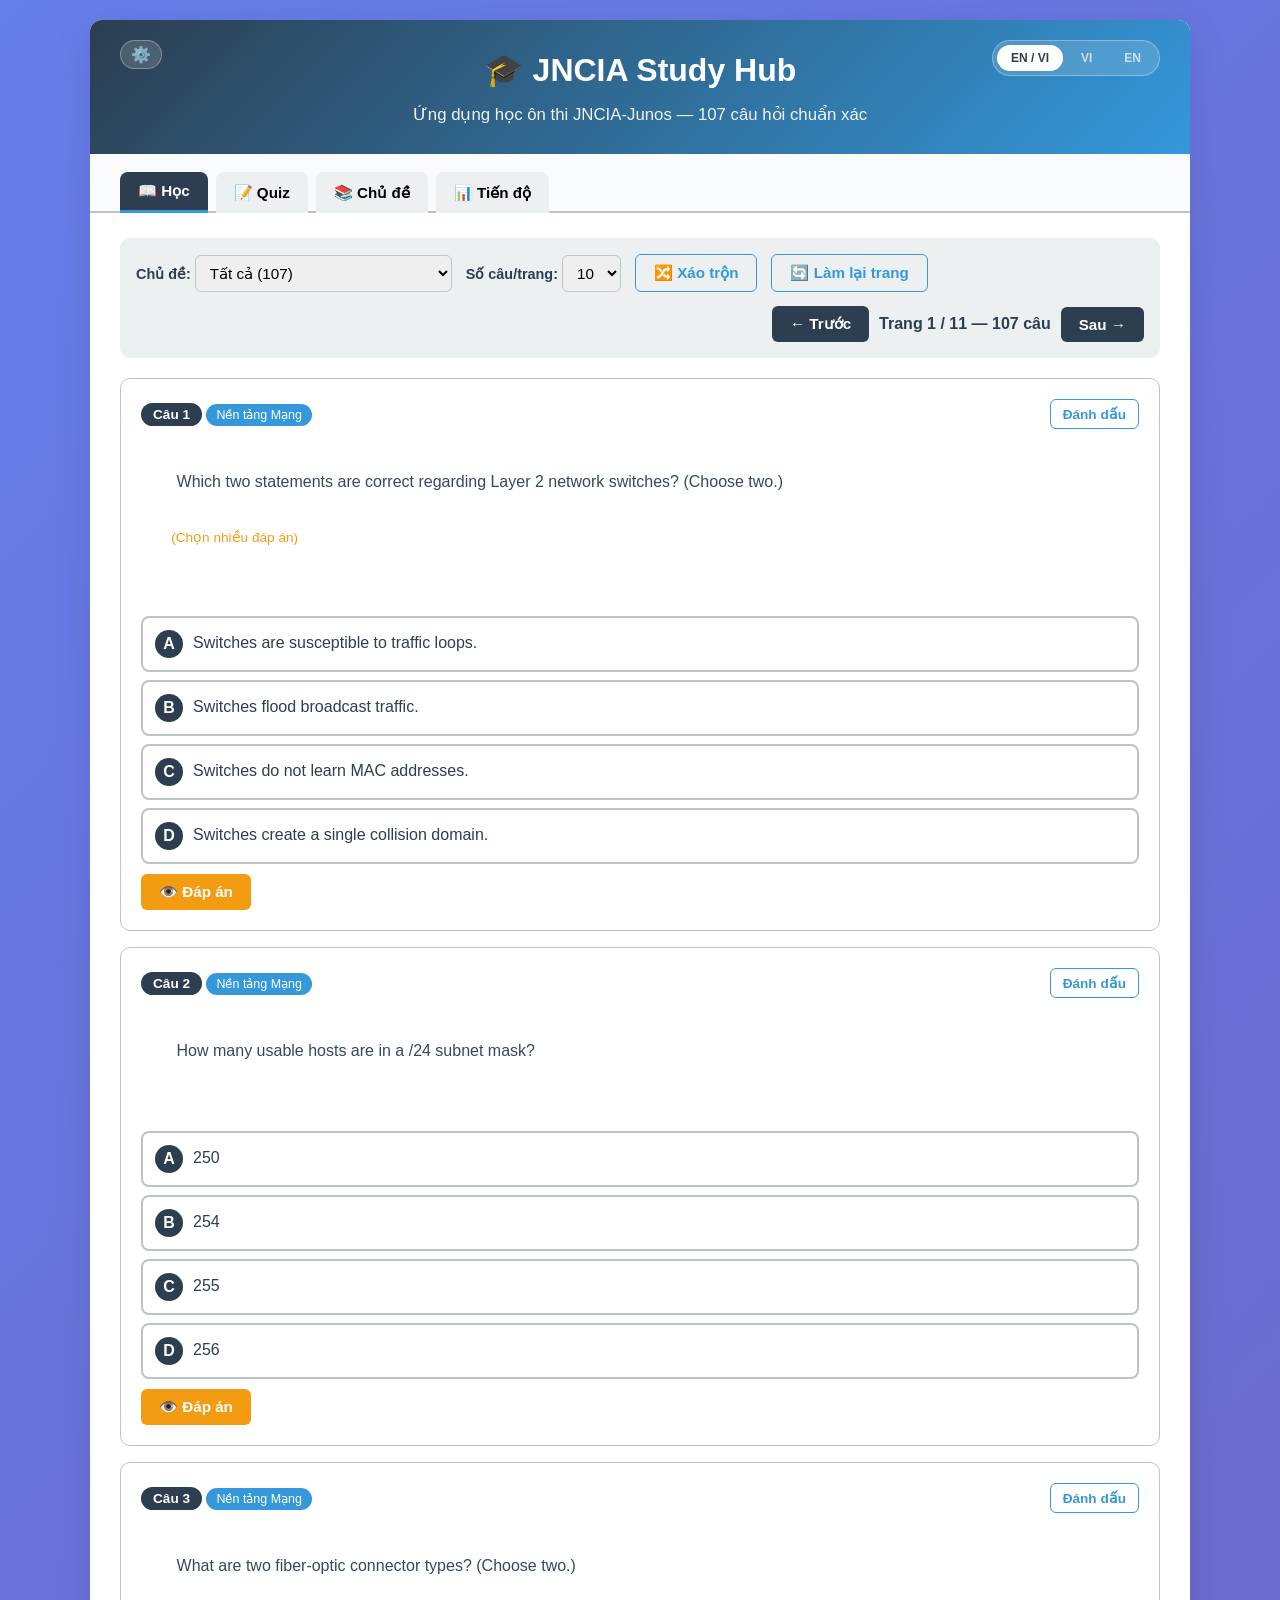
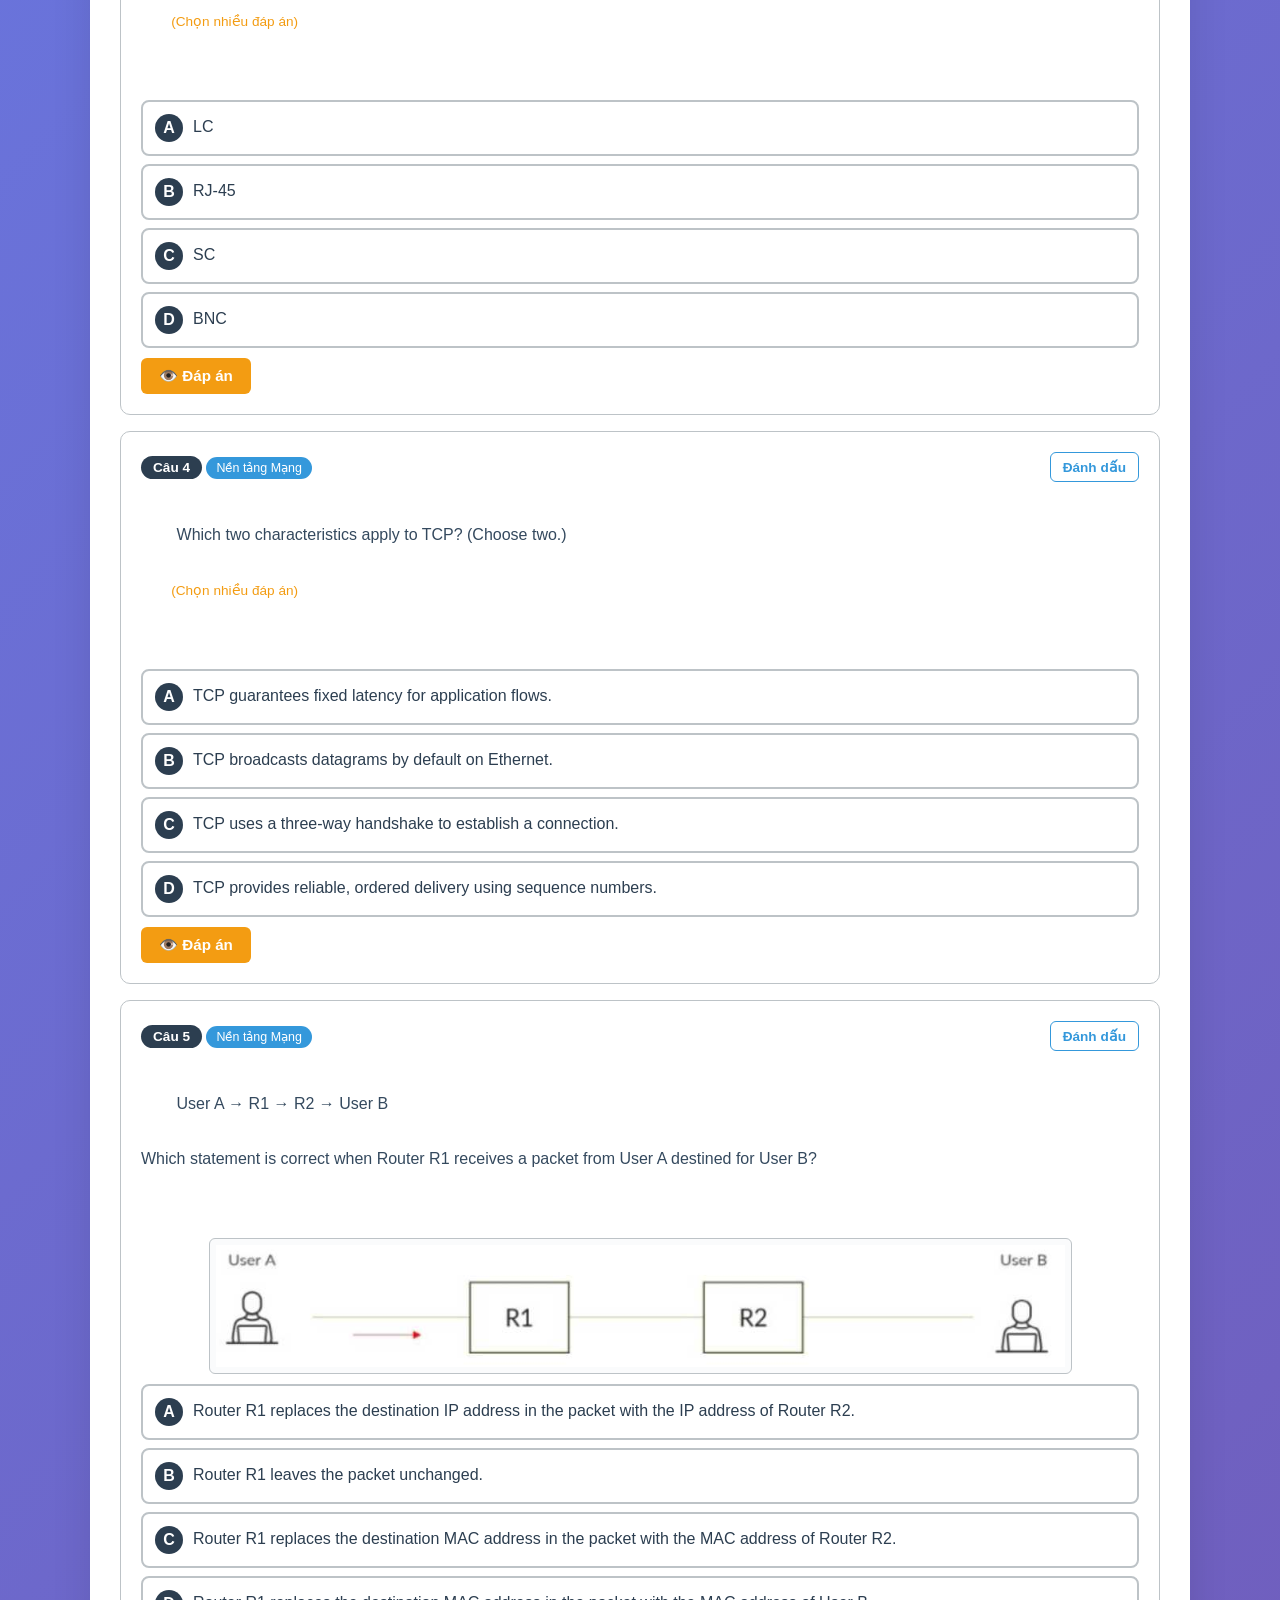
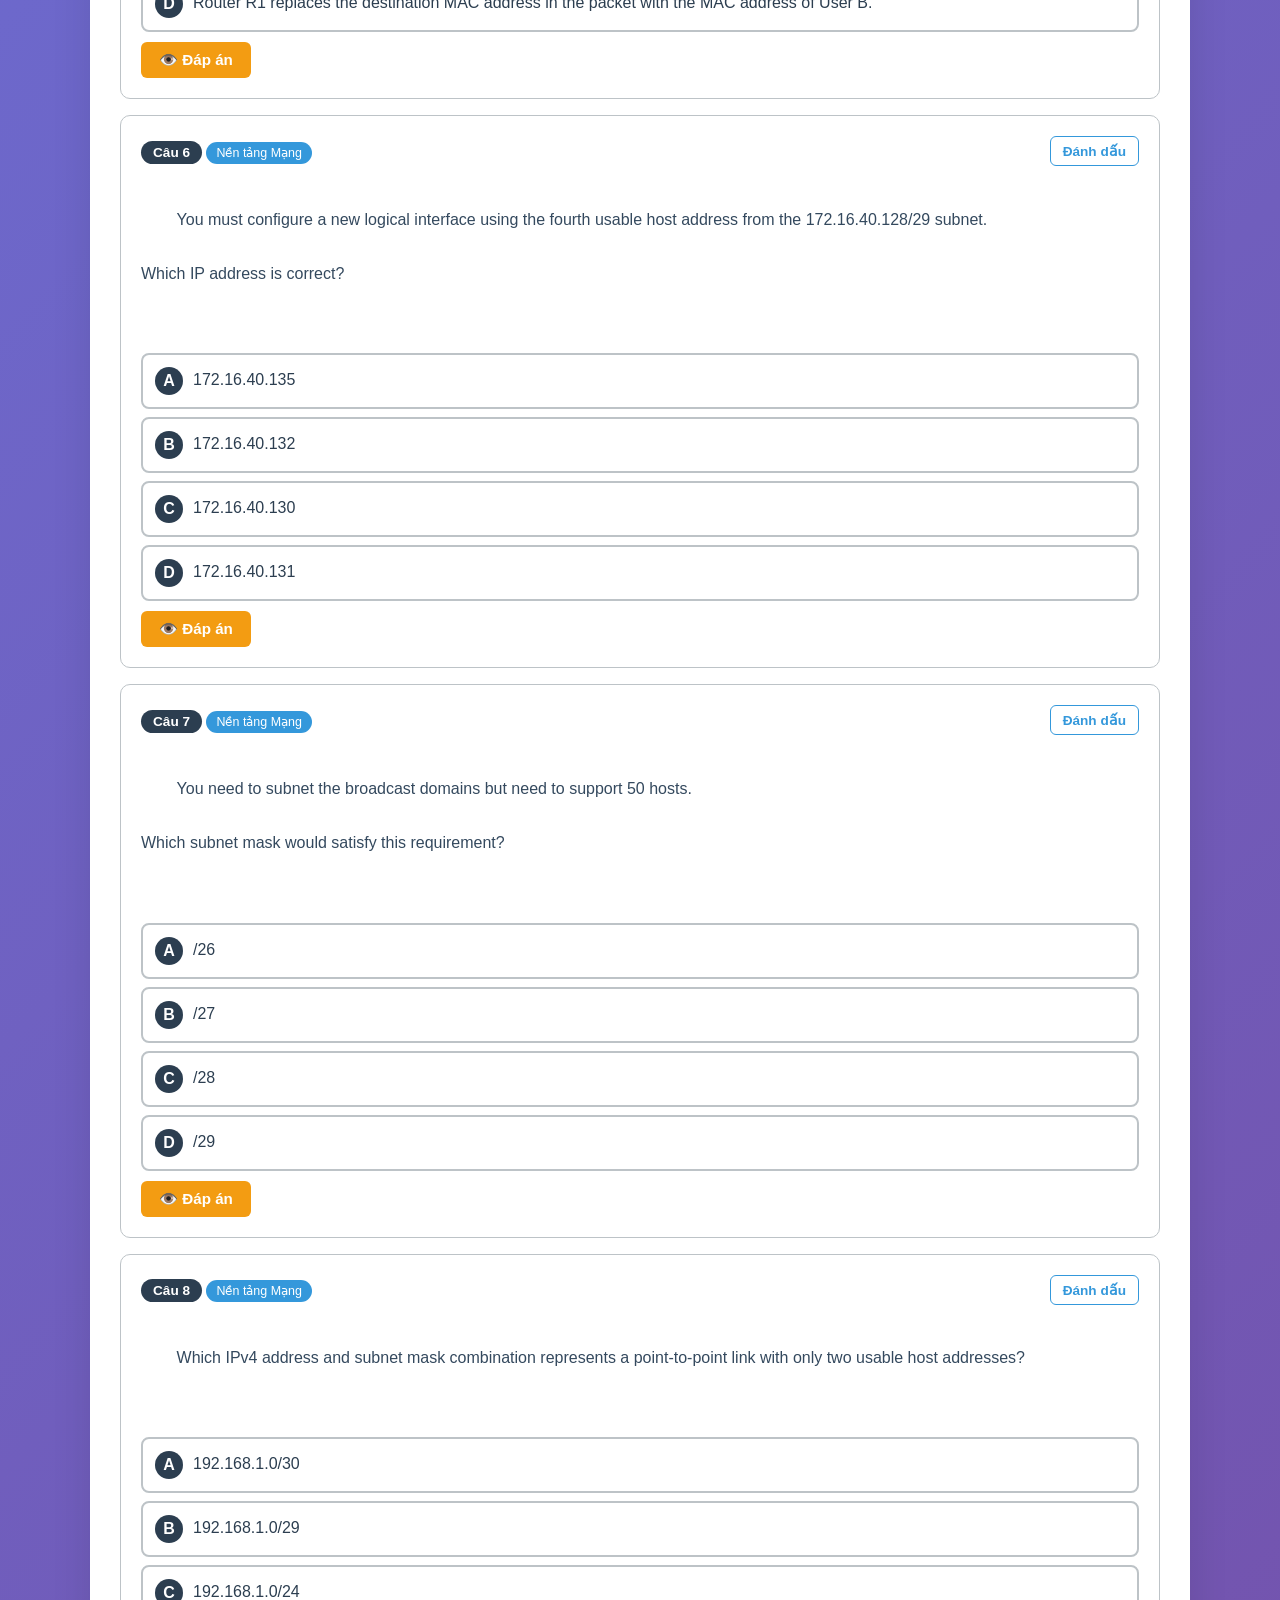
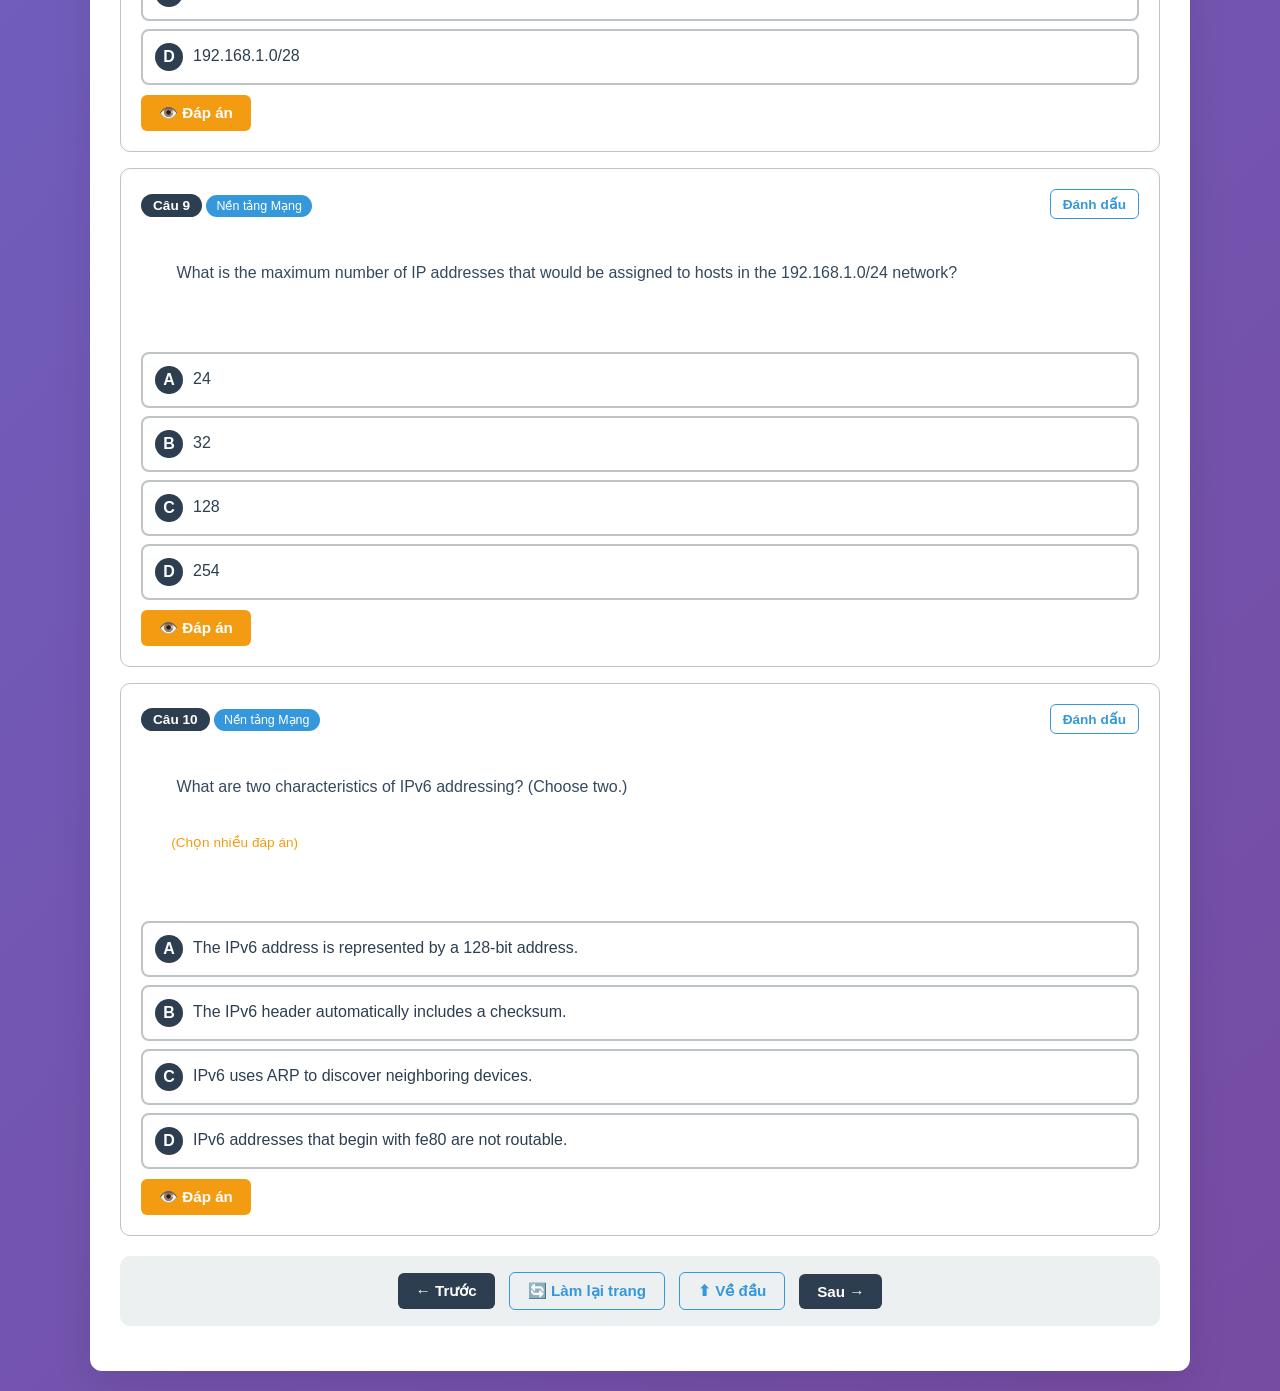
==== index.html @ 326f9da1 "Initial commit" ====
<!DOCTYPE html>
<html lang="vi">
<head>
<meta charset="UTF-8">
<meta name="viewport" content="width=device-width, initial-scale=1.0, viewport-fit=cover">
<title>JNCIA Study Hub - Học ôn JNCIA-Junos</title>

<!-- SEO -->
<meta name="description" content="Ứng dụng học ôn thi JNCIA-Junos với 107 câu hỏi chuẩn xác. Luyện tập, thi thử và theo dõi tiến độ học tập.">

<!-- PWA Manifest -->
<link rel="manifest" href="/manifest.json">
<meta name="theme-color" content="#4a90d9">

<!-- iOS PWA Support -->
<meta name="apple-mobile-web-app-capable" content="yes">
<meta name="apple-mobile-web-app-status-bar-style" content="black-translucent">
<meta name="apple-mobile-web-app-title" content="JNCIA">
<link rel="apple-touch-icon" href="/icons/icon-152.png">
<link rel="apple-touch-icon" sizes="180x180" href="/icons/icon-192.png">
<link rel="apple-touch-startup-image" href="/icons/icon-512.png">

<!-- Favicon -->
<link rel="icon" type="image/png" sizes="32x32" href="/icons/icon-96.png">
<link rel="icon" type="image/png" sizes="16x16" href="/icons/icon-72.png">

<link rel="stylesheet" href="styles.css">
</head>
<body>
<div class="container">
<header>
  <h1>🎓 JNCIA Study Hub</h1>
  <h2>Ứng dụng học ôn thi JNCIA-Junos — 107 câu hỏi chuẩn xác</h2>
  <div style="position:absolute; top:20px; left:30px; display:flex; gap:10px;">
    <button class="lang-btn active" onclick="openSettings()" style="background:rgba(255,255,255,0.15); color:white; border:1px solid rgba(255,255,255,0.3); font-size:16px; padding: 4px 10px;" title="Cài đặt AI">⚙️</button>
  </div>
  <div class="lang-toggle" id="langToggle">
    <button class="lang-btn active" data-lang="both">EN / VI</button>
    <button class="lang-btn" data-lang="vi">VI</button>
    <button class="lang-btn" data-lang="en">EN</button>
  </div>
</header>

<nav class="tabs">
  <button class="tab active" data-pane="study">📖 Học</button>
  <button class="tab" data-pane="quiz">📝 Quiz</button>
  <button class="tab" data-pane="topics">📚 Chủ đề</button>
  <button class="tab" data-pane="progress">📊 Tiến độ</button>
</nav>

<main>
  <!-- STUDY PANE -->
  <div id="study" class="pane active">
    <div class="controls">
      <div>
        <label>Chủ đề: </label>
        <select id="topicFilter">
          <option value="all">Tất cả (107)</option>
        </select>
      </div>
      <div>
        <label>Số câu/trang: </label>
        <select id="pageSize">
          <option>5</option>
          <option selected>10</option>
          <option>20</option>
          <option>50</option>
        </select>
      </div>
        <button class="btn btn-ghost" id="shuffleBtn">🔀 Xáo trộn</button>
        <button class="btn btn-ghost" onclick="renderCurrent()" title="Xóa toàn bộ lựa chọn trên trang này để làm lại">🔄 Làm lại trang</button>
        <div style="display: flex; align-items: center; gap: 10px; flex-wrap: wrap; margin-left: auto;">
          <button class="btn btn-sec" id="prevBtn">← Trước</button>
          <span id="pageInfo" style="font-weight:600"></span>
          <button class="btn btn-sec" id="nextBtn">Sau →</button>
        </div>
      </div>
    <div id="questionsList"></div>
    <div class="controls" style="justify-content: center; margin-top: 20px;">
      <button class="btn btn-sec" id="prevBtnBottom">← Trước</button>
      <button class="btn btn-ghost" onclick="renderCurrent()" title="Xóa toàn bộ lựa chọn trên trang này để làm lại">🔄 Làm lại trang</button>
      <button class="btn btn-ghost" id="topBtnBottom">⬆ Về đầu</button>
      <button class="btn btn-sec" id="nextBtnBottom">Sau →</button>
    </div>
  </div>

  <!-- QUIZ PANE -->
  <div id="quiz" class="pane">
    <div id="quizSetup">
      <h3 style="margin-bottom:14px">📝 Thi thử JNCIA</h3>
      <div class="controls">
        <div>
          <label>Chủ đề: </label>
          <select id="quizTopic"><option value="all">Tất cả</option></select>
        </div>
        <div>
          <label>Số câu: </label>
          <select id="quizCount">
            <option>5</option><option selected>10</option><option>20</option>
            <option>50</option><option value="107">Tất cả (107)</option>
          </select>
        </div>
        <div style="display:flex;align-items:center;gap:8px;">
          <input type="checkbox" id="quizSkipKnown" style="width:16px;height:16px;cursor:pointer;accent-color:var(--pri)">
          <label for="quizSkipKnown" style="cursor:pointer;font-size:0.9em;">⚡ Bỏ qua câu đã đúng</label>
        </div>
        <button class="btn btn-pri" id="startQuizBtn">▶ Bắt đầu</button>
      </div>
    </div>
    <div id="quizArea" style="display:none">
      <div class="quiz-progress"><div class="quiz-progress-fill" id="quizProg"></div></div>
      <div id="quizQuestion" class="quiz-q"></div>
      <div style="text-align:center;margin-top:14px">
        <button class="btn btn-pri" id="quizSubmitBtn">Nộp đáp án</button>
        <button class="btn btn-sec" id="quizNextBtn" style="display:none">Câu tiếp →</button>
      </div>
    </div>
    <div id="quizResult" style="display:none"></div>
  </div>

  <!-- TOPICS PANE -->
  <div id="topics" class="pane">
    <h3 style="margin-bottom:14px">📚 Các chủ đề JNCIA-Junos</h3>
    <div id="topicsGrid" class="topics-grid"></div>
  </div>

  <!-- PROGRESS PANE -->
  <div id="progress" class="pane">
    <h3 style="margin-bottom:14px">📊 Tiến độ học tập</h3>

    <!-- STUDY PROGRESS -->
    <div style="margin-bottom:6px">
      <h4 style="display:flex;align-items:center;gap:8px;margin-bottom:10px">📖 Phần Học <span style="font-size:0.8em;font-weight:400;color:var(--text-secondary)">(đánh dấu thủ công)</span></h4>
      <div id="progressStats" class="stat-grid"></div>
      <div id="topicProgress"></div>
    </div>

    <hr style="border:none;border-top:1px solid var(--border);margin:20px 0">

    <!-- QUIZ PROGRESS -->
    <div style="margin-bottom:6px">
      <h4 style="display:flex;align-items:center;gap:8px;margin-bottom:10px">📝 Phần Quiz <span style="font-size:0.8em;font-weight:400;color:var(--text-secondary)">(câu đã trả lời đúng)</span></h4>
      <div id="quizProgressStats" class="stat-grid"></div>
      <div id="quizTopicProgress"></div>
    </div>

    <div style="text-align:center;margin-top:24px;display:flex;gap:12px;justify-content:center;flex-wrap:wrap">
      <button class="btn btn-bad" id="resetBtn">🗑️ Reset tiến độ Học</button>
      <button class="btn btn-bad" id="resetQuizBtn">🗑️ Reset tiến độ Quiz</button>
    </div>
  </div>
</main>
</div>

<!-- Settings Modal -->
<div class="modal-overlay" id="settingsModal">
  <div class="modal-content">
    <h3>⚙️ Cài đặt AI Tutor</h3>
    <p style="font-size: 0.9em; color: #666; margin-bottom: 16px;">Điền thông tin API để sử dụng tính năng Trợ lý ảo AI. Cấu hình sẽ được lưu an toàn trên trình duyệt của bạn.</p>
    <div class="form-group">
      <label>Base URL (Chuẩn OpenAI)</label>
      <input type="text" id="aiBaseUrl" placeholder="Ví dụ: https://api.openai.com/v1">
    </div>
    <div class="form-group">
      <label>Model Name</label>
      <input type="text" id="aiModel" placeholder="Ví dụ: gpt-3.5-turbo">
    </div>
    <div class="form-group">
      <label>API Key</label>
      <input type="password" id="aiApiKey" placeholder="Nhập API Key của bạn...">
    </div>
    <div class="form-group">
      <label>Model MML (Multi-Modal Name)</label>
      <input type="text" id="aiModelMML" placeholder="Ví dụ: gpt-4-vision-preview">
    </div>
    <div class="form-group">
      <label>Độ cao hộp thoại AI (px)</label>
      <input type="number" id="aiChatHeight" placeholder="600" min="300" max="900" value="600">
    </div>
    <div class="modal-actions">
      <button class="btn btn-ghost" onclick="closeSettings()">Hủy</button>
      <button class="btn btn-pri" onclick="saveSettings()">Lưu cài đặt</button>
    </div>
  </div>
</div>

<script src="questions.js"></script>
<script src="app.js"></script>
<script>
// Debug: Check if QUESTIONS and TOPICS loaded correctly
document.addEventListener('DOMContentLoaded', function() {
    console.log("DOM Loaded");
    console.log("QUESTIONS:", typeof QUESTIONS, QUESTIONS ? QUESTIONS.length : 'undefined');
    console.log("TOPICS:", typeof TOPICS, TOPICS ? TOPICS.length : 'undefined');
    console.log("STATE.questions:", typeof STATE.questions, STATE.questions ? STATE.questions.length : 'undefined');
    
    if (typeof QUESTIONS === 'undefined') {
        console.error("QUESTIONS is not defined!");
        document.body.innerHTML = '<h1 style="color:red;">Error: QUESTIONS not loaded</h1>';
    }
    if (typeof TOPICS === 'undefined') {
        console.error("TOPICS is not defined!");
    }
});
</script>

<!-- PWA Service Worker Registration -->
<script>
  if ('serviceWorker' in navigator) {
    window.addEventListener('load', () => {
      navigator.serviceWorker.register('/sw.js')
        .then((reg) => {
          console.log('[PWA] Service Worker registered:', reg.scope);
        })
        .catch((err) => {
          console.warn('[PWA] Service Worker registration failed:', err);
        });
    });
  }

  // iOS PWA: Show "Add to Home Screen" banner after 3 seconds (first visit only)
  if (!window.matchMedia('(display-mode: standalone)').matches && !localStorage.getItem('pwa-banner-shown')) {
    const isIOS = /iphone|ipad|ipod/i.test(navigator.userAgent);
    if (isIOS) {
      setTimeout(() => {
        const banner = document.createElement('div');
        banner.id = 'pwa-ios-banner';
        banner.style.cssText = `
          position: fixed; bottom: 0; left: 0; right: 0; z-index: 9999;
          background: linear-gradient(135deg, #1a1a2e, #16213e);
          color: white; padding: 16px 20px; text-align: center;
          border-top: 1px solid rgba(74,144,217,0.4);
          backdrop-filter: blur(10px);
          font-family: -apple-system, sans-serif; font-size: 14px;
          animation: slideUp 0.3s ease;
        `;
        banner.innerHTML = `
          <div style="font-size:18px; margin-bottom:6px;">📲 Thêm vào màn hình chính</div>
          <div style="opacity:0.85; line-height:1.5;">Nhấn <strong>⎋ Share</strong> → <strong>Add to Home Screen</strong> để dùng như app thật!</div>
          <button onclick="this.parentElement.remove(); localStorage.setItem('pwa-banner-shown','1')" 
            style="margin-top:10px; background:rgba(74,144,217,0.3); border:1px solid rgba(74,144,217,0.5); color:white; padding:6px 20px; border-radius:20px; cursor:pointer; font-size:13px;">Đã hiểu ✓</button>
        `;
        document.body.appendChild(banner);
        localStorage.setItem('pwa-banner-shown', '1');
      }, 3000);
    }
  }
</script>
</body>
</html>
---- styles.css ----
:root{
  --pri:#2c3e50;--sec:#3498db;--ok:#27ae60;--bad:#e74c3c;--warn:#f39c12;
  --info:#16a085;--bg:#ecf0f1;--border:#bdc3c7;--txt:#2c3e50;--white:#fff;
}
*{margin:0;padding:0;box-sizing:border-box}
body{font-family:-apple-system,BlinkMacSystemFont,'Segoe UI',Roboto,sans-serif;
  line-height:1.6;color:var(--txt);background:linear-gradient(135deg,#667eea 0%,#764ba2 100%);
  min-height:100vh;padding:20px}
.container{max-width:1100px;margin:0 auto;background:var(--white);
  border-radius:12px;box-shadow:0 10px 40px rgba(0,0,0,.1);overflow:hidden}
header{background:linear-gradient(135deg,var(--pri) 0%,var(--sec) 100%);
  color:#fff;padding:25px 30px;text-align:center;position:relative}
header h1{font-size:2em;margin-bottom:6px}
header h2{font-size:1.05em;font-weight:400;opacity:.92}

/* Lang Toggle */
.lang-toggle{position:absolute;top:20px;right:30px;display:flex;gap:4px;
  background:rgba(255,255,255,0.15);padding:4px;border-radius:100px;
  border:1px solid rgba(255,255,255,0.3);}
.lang-btn{border:none;background:transparent;color:rgba(255,255,255,0.7);
  padding:6px 14px;border-radius:100px;font-size:12px;font-weight:600;
  cursor:pointer;transition:all 0.2s;}
.lang-btn:hover{color:#fff;}
.lang-btn.active{background:#fff;color:var(--pri);}

.tabs{display:flex;gap:8px;padding:18px 30px 0;border-bottom:2px solid var(--border);
  flex-wrap:wrap;background:#fafbfc}
.tab{padding:10px 18px;border:none;background:var(--bg);border-radius:8px 8px 0 0;
  cursor:pointer;font-size:.95em;font-weight:600;transition:.2s;margin-bottom:-2px}
.tab:hover{background:var(--sec);color:#fff}
.tab.active{background:var(--pri);color:#fff;border-bottom:3px solid var(--sec)}
main{padding:25px 30px;min-height:600px}
.pane{display:none}
.pane.active{display:block;animation:fadeIn .3s}
@keyframes fadeIn{from{opacity:0;transform:translateY(8px)}to{opacity:1;transform:translateY(0)}}
.controls{background:var(--bg);padding:16px;border-radius:10px;margin-bottom:20px;
  display:flex;gap:14px;flex-wrap:wrap;align-items:center}
.controls label{font-weight:600;font-size:.9em}
.controls select,.controls input[type=number]{padding:8px 10px;border:1px solid var(--border);
  border-radius:6px;font-size:.95em}
.btn{padding:9px 18px;border:none;border-radius:6px;cursor:pointer;font-size:.95em;
  font-weight:600;transition:.2s}
.btn-pri{background:var(--sec);color:#fff}
.btn-pri:hover{background:#2980b9}
.btn-sec{background:var(--pri);color:#fff}
.btn-sec:hover{background:#1c2833}
.btn-ok{background:var(--ok);color:#fff}
.btn-warn{background:var(--warn);color:#fff}
.btn-bad{background:var(--bad);color:#fff}
.btn-ghost{background:transparent;color:var(--sec);border:1px solid var(--sec)}
.q-card{background:#fff;border:1px solid var(--border);border-radius:10px;
  padding:20px;margin-bottom:16px;transition:.2s}
.q-card:hover{box-shadow:0 4px 12px rgba(0,0,0,.06)}
.q-head{display:flex;justify-content:space-between;align-items:center;
  margin-bottom:12px;flex-wrap:wrap;gap:8px}
.q-num{background:var(--pri);color:#fff;padding:4px 12px;border-radius:14px;
  font-size:.85em;font-weight:700}
.q-topic{background:var(--sec);color:#fff;padding:4px 10px;border-radius:14px;font-size:.78em}
.q-actions{display:flex;gap:6px;flex-wrap:wrap}
.q-actions .btn{padding:6px 12px;font-size:.85em}
.q-text{font-size:1em;margin-bottom:12px;line-height:1.7;color:#34495e; white-space:pre-wrap;}
.q-img{display:block;max-width:100%;margin:10px auto;border:1px solid var(--border);
  border-radius:6px;padding:6px;background:#fafbfc}
.opts{display:grid;gap:8px;margin-bottom:10px}
.opt{padding:12px;border:2px solid var(--border);border-radius:8px;cursor:pointer;
  transition:.15s;display:flex;align-items:flex-start;gap:10px;background:#fff}
.opt:hover{border-color:var(--sec);background:#f8fbff}
.opt.correct{border-color:var(--ok);background:#eafaf1}
.opt.wrong{border-color:var(--bad);background:#fdedec}
.opt.selected{border-color:var(--sec);background:#eaf2f8}
.opt-letter{width:28px;height:28px;background:var(--pri);color:#fff;border-radius:50%;
  text-align:center;line-height:28px;font-weight:700;flex-shrink:0}
.opt.correct .opt-letter{background:var(--ok)}
.opt.wrong .opt-letter{background:var(--bad)}
.opt.selected .opt-letter{background:var(--sec)}
.answer-section{background:#f8f9fa;padding:16px;border-radius:8px;margin-top:12px;
  border-left:4px solid var(--info);display:none}
  .answer-section.show{display:block; animation:fadeIn .3s}
  .correct-ans{font-weight:700;color:var(--ok);margin-bottom:10px;font-size:.95em}
  .explanation{margin-top:8px;line-height:1.7;}
  .explanation strong{color:var(--pri)}
  .explanation.vi{color:#555;font-style:italic;background:#fff;padding:10px;
    border-radius:6px;margin-top:8px;border-left:3px solid var(--sec)}
  .ai-wrapper{margin-top:12px;}
.progress-bar{background:var(--bg);height:14px;border-radius:7px;overflow:hidden;
  margin-top:4px}
.progress-fill{background:linear-gradient(90deg,var(--sec),var(--ok));height:100%;
  transition:.4s}
.topics-grid{display:grid;grid-template-columns:repeat(auto-fill,minmax(280px,1fr));
  gap:14px}
.topic-card{background:#fff;border:2px solid var(--border);border-radius:10px;
  padding:18px;cursor:pointer;transition:.2s}
.topic-card:hover{border-color:var(--sec);transform:translateY(-3px);
  box-shadow:0 5px 14px rgba(0,0,0,.08)}
.topic-name{font-size:1.1em;font-weight:700;color:var(--pri);margin-bottom:6px}
.topic-desc{color:#666;font-size:.88em;margin-bottom:10px;min-height:36px}
.topic-meta{display:flex;justify-content:space-between;font-size:.85em;color:#666}
.stat-grid{display:grid;grid-template-columns:repeat(auto-fit,minmax(180px,1fr));
  gap:14px;margin-bottom:20px}
.stat{background:var(--bg);padding:18px;border-radius:10px;text-align:center}
.stat-val{font-size:1.8em;font-weight:700;color:var(--sec)}
.stat-lbl{color:#666;margin-top:4px;font-size:.88em}
.empty{text-align:center;padding:40px;color:#888;font-style:italic}
.quiz-q{padding:18px;background:#fff;border-radius:10px;margin-bottom:14px;
  border:2px solid var(--border)}
.quiz-progress{height:6px;background:var(--bg);border-radius:3px;margin-bottom:14px;
  overflow:hidden}
.quiz-progress-fill{height:100%;background:var(--sec);transition:.3s}
.quiz-result{background:#fff;padding:24px;border-radius:10px;text-align:center;
  border:2px solid var(--border)}
.score-circle{display:inline-block;width:120px;height:120px;border-radius:50%;
  background:conic-gradient(var(--ok) var(--pct),var(--bg) 0);position:relative;
  margin:14px 0}
.score-circle::after{content:attr(data-pct);position:absolute;inset:8px;background:#fff;
  border-radius:50%;display:flex;align-items:center;justify-content:center;
  font-size:1.6em;font-weight:700;color:var(--pri)}

@media (max-width: 600px) {
  header{padding: 20px 15px;}
  .lang-toggle{position:static; justify-content:center; margin-top:10px; background:transparent; border:none;}
  .lang-btn{background:rgba(255,255,255,0.15);}
  .ai-popup { width: 95vw; height: 80vh; }
}

/* Modal & Settings */
.modal-overlay { display: none; position: fixed; top: 0; left: 0; right: 0; bottom: 0; background: rgba(0,0,0,0.5); z-index: 1000; align-items: center; justify-content: center; padding: 20px; }
.modal-overlay.active { display: flex; animation: fadeIn .2s; }
.modal-content { background: var(--white); padding: 30px; border-radius: 12px; width: 100%; max-width: 500px; box-shadow: 0 10px 40px rgba(0,0,0,0.2); }
.modal-content h3 { margin-bottom: 20px; color: var(--pri); font-size: 1.5em; }
.form-group { margin-bottom: 16px; }
.form-group label { display: block; font-weight: 600; margin-bottom: 6px; font-size: 0.9em; }
.form-group input { width: 100%; padding: 10px 12px; border: 1px solid var(--border); border-radius: 6px; font-size: 0.95em; }
.form-group input:focus { outline: none; border-color: var(--sec); box-shadow: 0 0 0 3px rgba(52, 152, 219, 0.2); }
.modal-actions { display: flex; justify-content: flex-end; gap: 10px; margin-top: 24px; }

/* AI Chatbot */
.ai-chat-btn { background: linear-gradient(135deg, #a18cd1 0%, #fbc2eb 100%); border: none; padding: 8px 16px; border-radius: 6px; color: #fff; font-weight: 600; cursor: pointer; transition: 0.2s; box-shadow: 0 4px 10px rgba(161, 140, 209, 0.3); display: inline-block; width: auto; }
.ai-chat-btn:hover { transform: translateY(-2px); box-shadow: 0 6px 15px rgba(161, 140, 209, 0.4); }

.ai-popup-overlay { display: none; position: fixed; top: 0; left: 0; right: 0; bottom: 0; background: rgba(0,0,0,0.5); z-index: 1000; }
.ai-popup-overlay.active { display: flex; justify-content: flex-start; align-items: center; padding: 20px; animation: fadeIn .2s; }

.ai-popup { position: relative; width: 450px; max-width: 90vw; height: 600px; max-height: 90vh; background: #fff; border: 2px solid #e1bee7; border-radius: 12px; box-shadow: 0 10px 40px rgba(161, 140, 209, 0.3); display: flex; flex-direction: column; animation: slideInLeft .3s; }

@keyframes slideInLeft {
  from { opacity: 0; transform: translateX(-50px); }
  to { opacity: 1; transform: translateX(0); }
}

.ai-popup-header { display: flex; justify-content: space-between; align-items: center; padding: 16px 20px; border-bottom: 1px solid #e1bee7; background: linear-gradient(135deg, #a18cd1 0%, #fbc2eb 100%); border-radius: 12px 12px 0 0; }
.ai-popup-title { color: #fff; font-weight: 700; font-size: 1.1em; display: flex; align-items: center; gap: 8px; }
.ai-popup-close { background: rgba(255,255,255,0.3); border: none; color: #fff; width: 32px; height: 32px; border-radius: 50%; cursor: pointer; font-size: 1.2em; display: flex; align-items: center; justify-content: center; transition: 0.2s; }
.ai-popup-close:hover { background: rgba(255,255,255,0.5); transform: rotate(90deg); }

.ai-popup-content { flex: 1; display: flex; flex-direction: column; padding: 16px; overflow: hidden; }

.ai-history { flex: 1; overflow-y: auto; margin-bottom: 12px; font-size: 0.95em; padding-right: 10px; }
.ai-msg { margin-bottom: 12px; line-height: 1.5; padding: 10px 14px; border-radius: 14px; width: fit-content; max-width: 90%; }
.ai-msg.user { background: #f1f3f5; color: var(--txt); margin-left: auto; border-bottom-right-radius: 4px; }
.ai-msg.bot { background: #f3e5f5; color: #4a148c; margin-right: auto; border-bottom-left-radius: 4px; border: 1px solid #e1bee7; }
.ai-msg.bot p { margin-bottom: 8px; }
.ai-msg.bot pre, .ai-msg.bot code { background: rgba(0,0,0,0.05); border-radius: 4px; padding: 2px 4px; font-family: monospace; white-space: pre-wrap; }
.ai-msg.loading { background: transparent; border: none; color: #ab47bc; font-style: italic; margin-right: auto; }

.ai-input-row { display: flex; gap: 8px; }
.ai-input-row input { flex: 1; padding: 10px 14px; border: 1px solid var(--border); border-radius: 20px; outline: none; }
.ai-input-row input:focus { border-color: #ce93d8; }
.ai-input-row button { background: #ab47bc; color: #fff; border: none; width: 40px; height: 40px; border-radius: 50%; cursor: pointer; font-size: 1.2em; display: flex; align-items: center; justify-content: center; transition: 0.2s; }
.ai-input-row button:hover { background: #8e24aa; }

@media (max-width: 600px) {
  .ai-popup { width: 95vw; height: 80vh !important; }
}
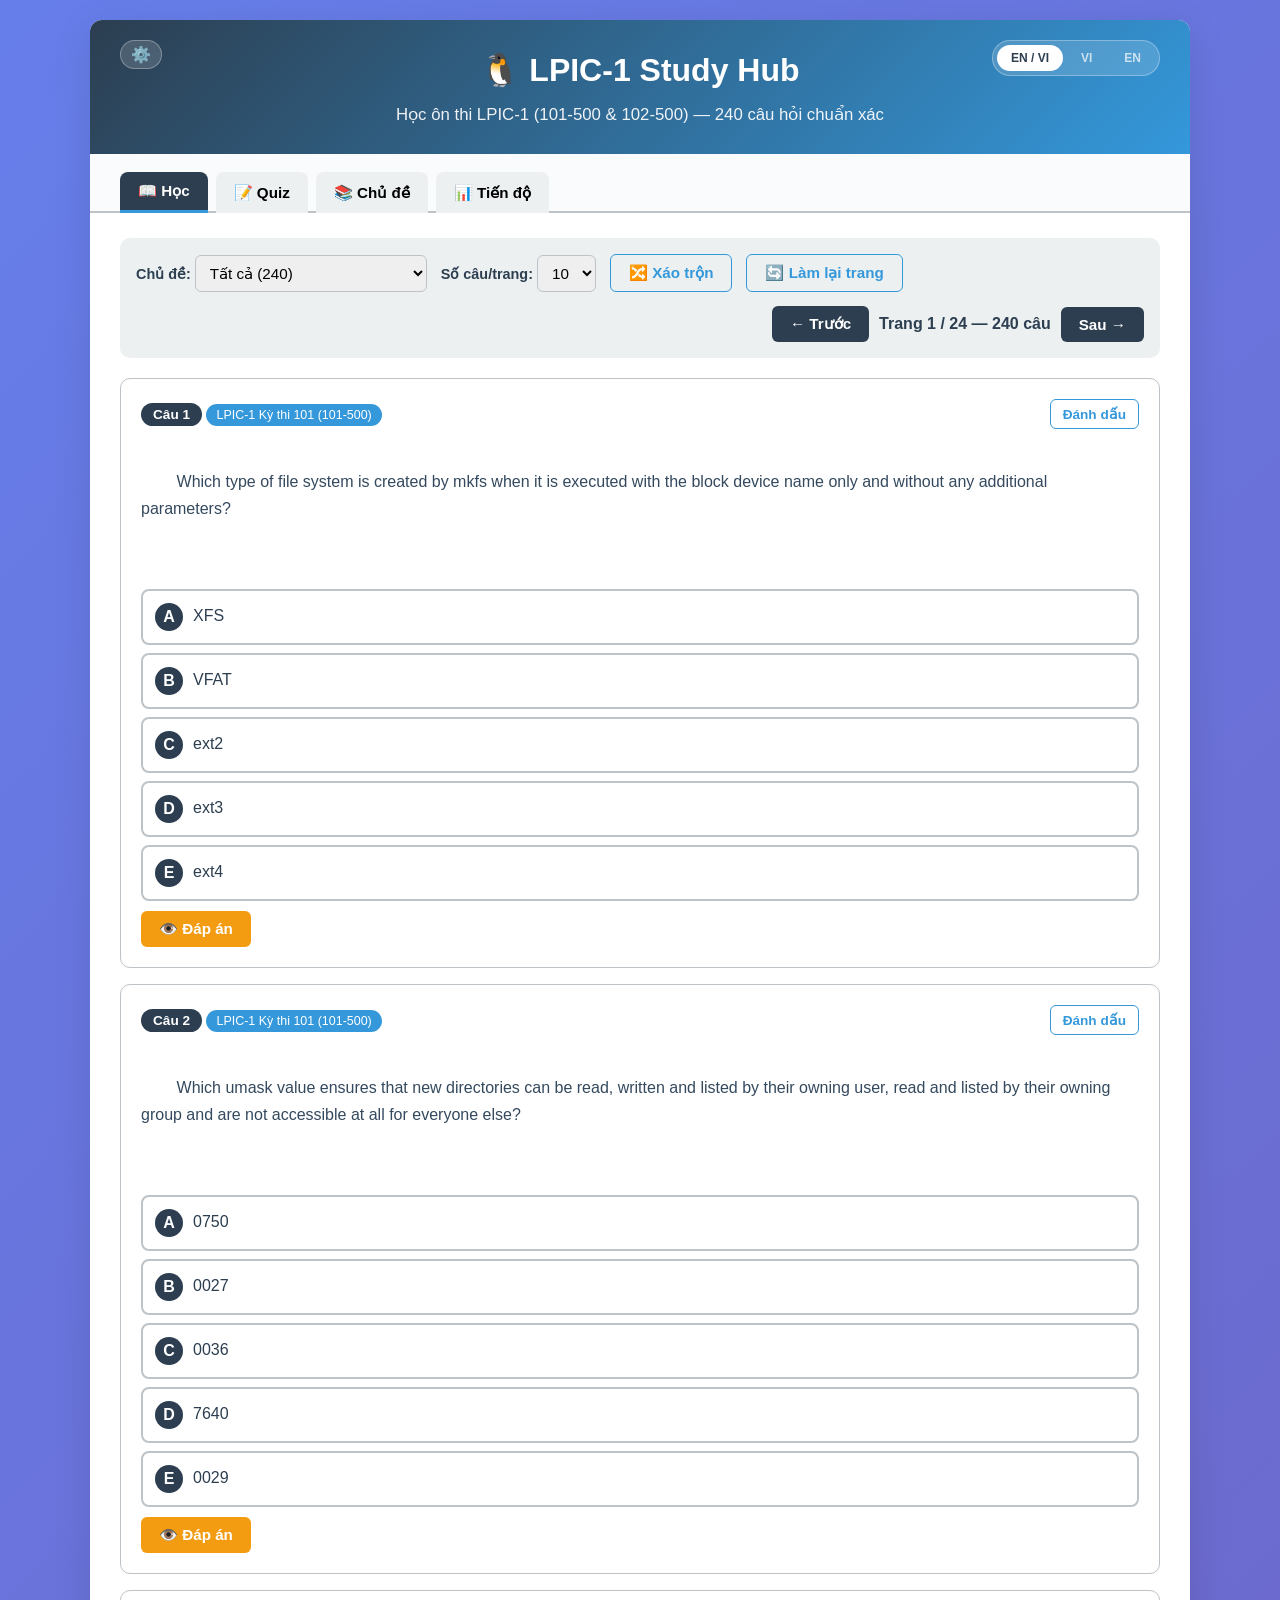
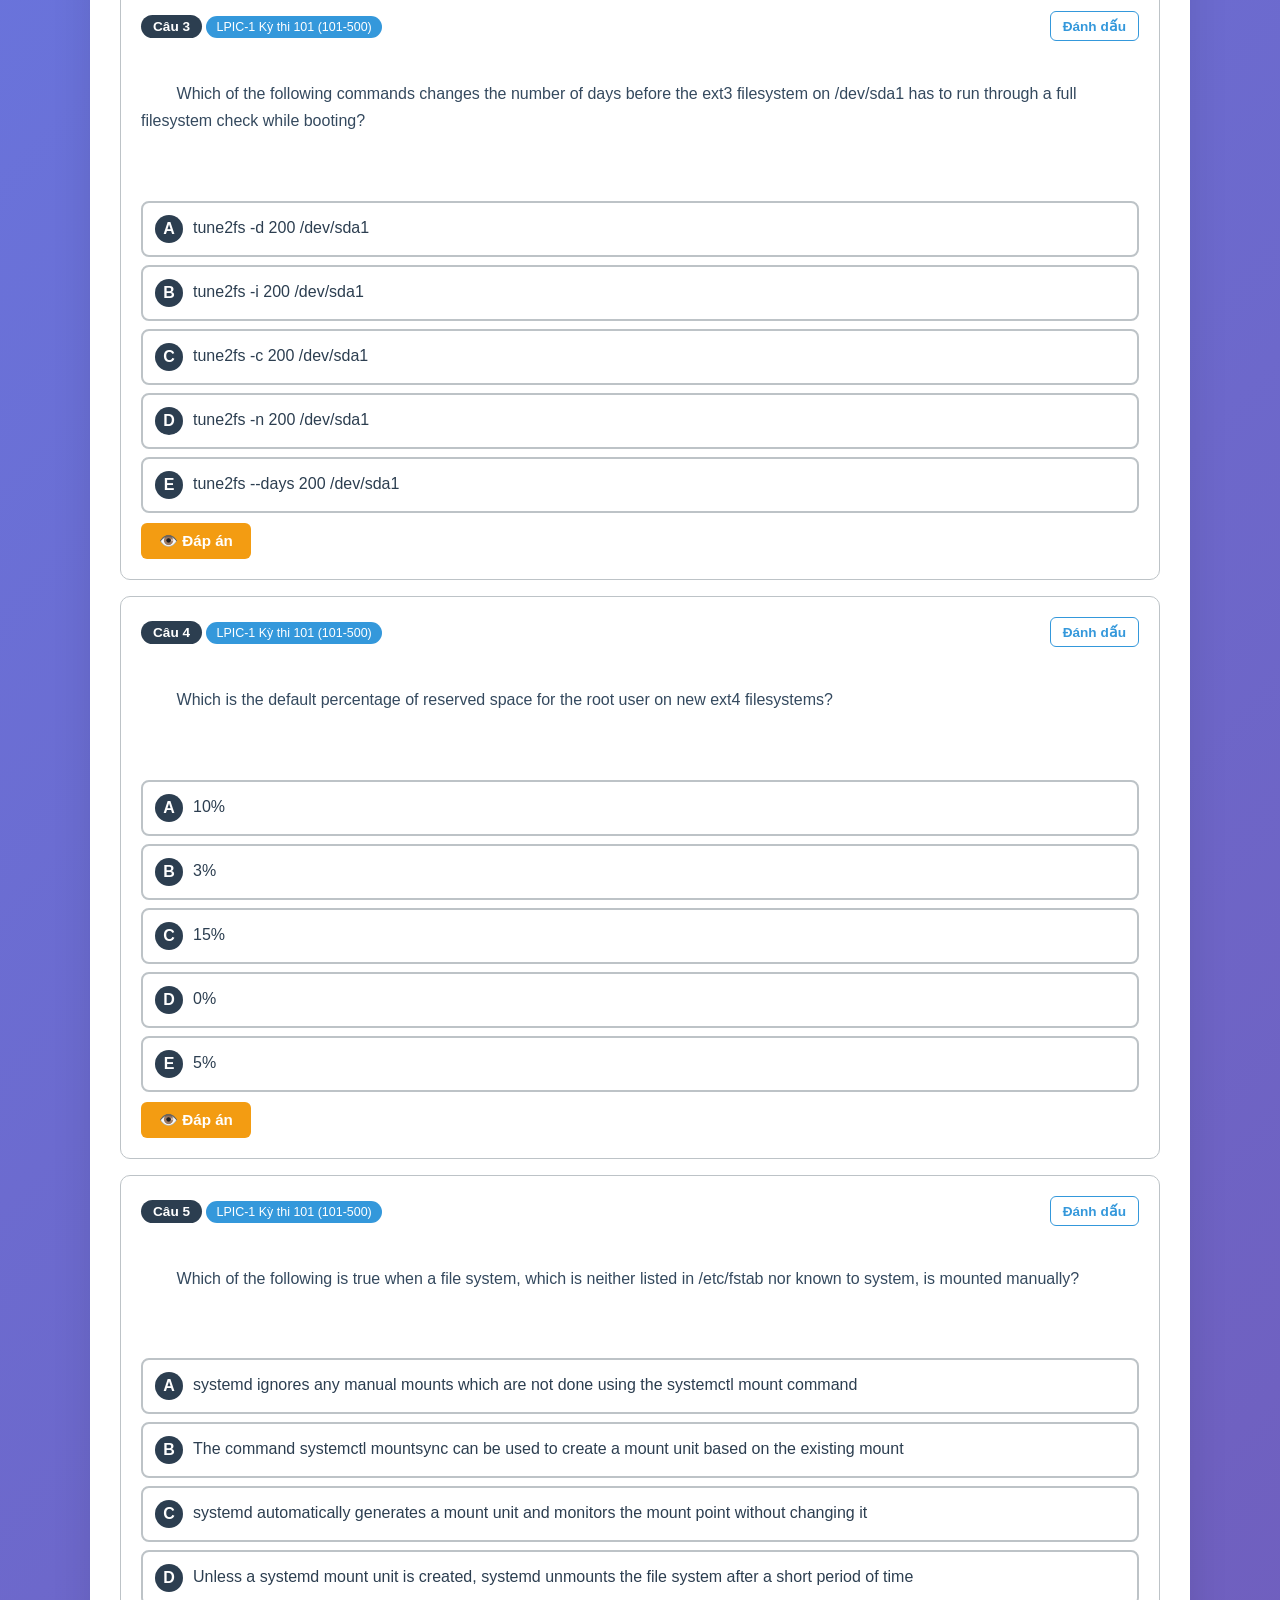
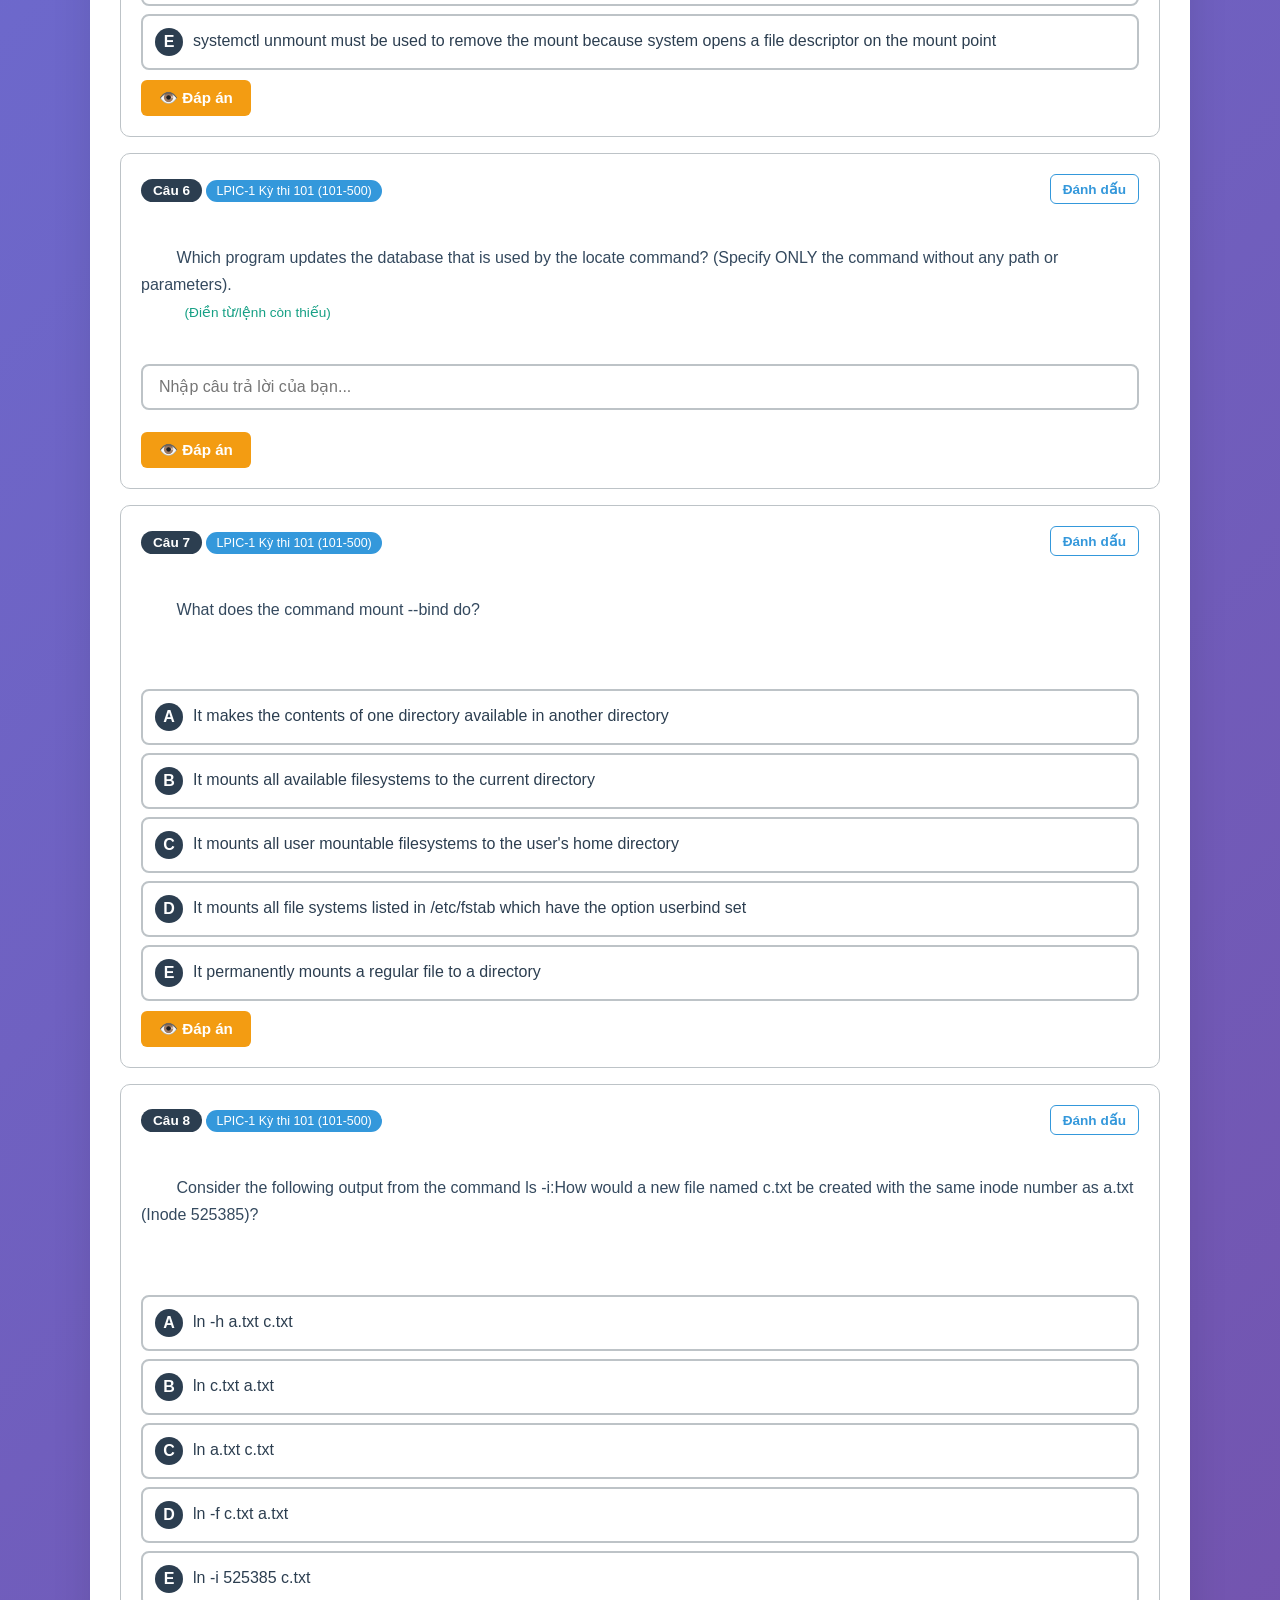
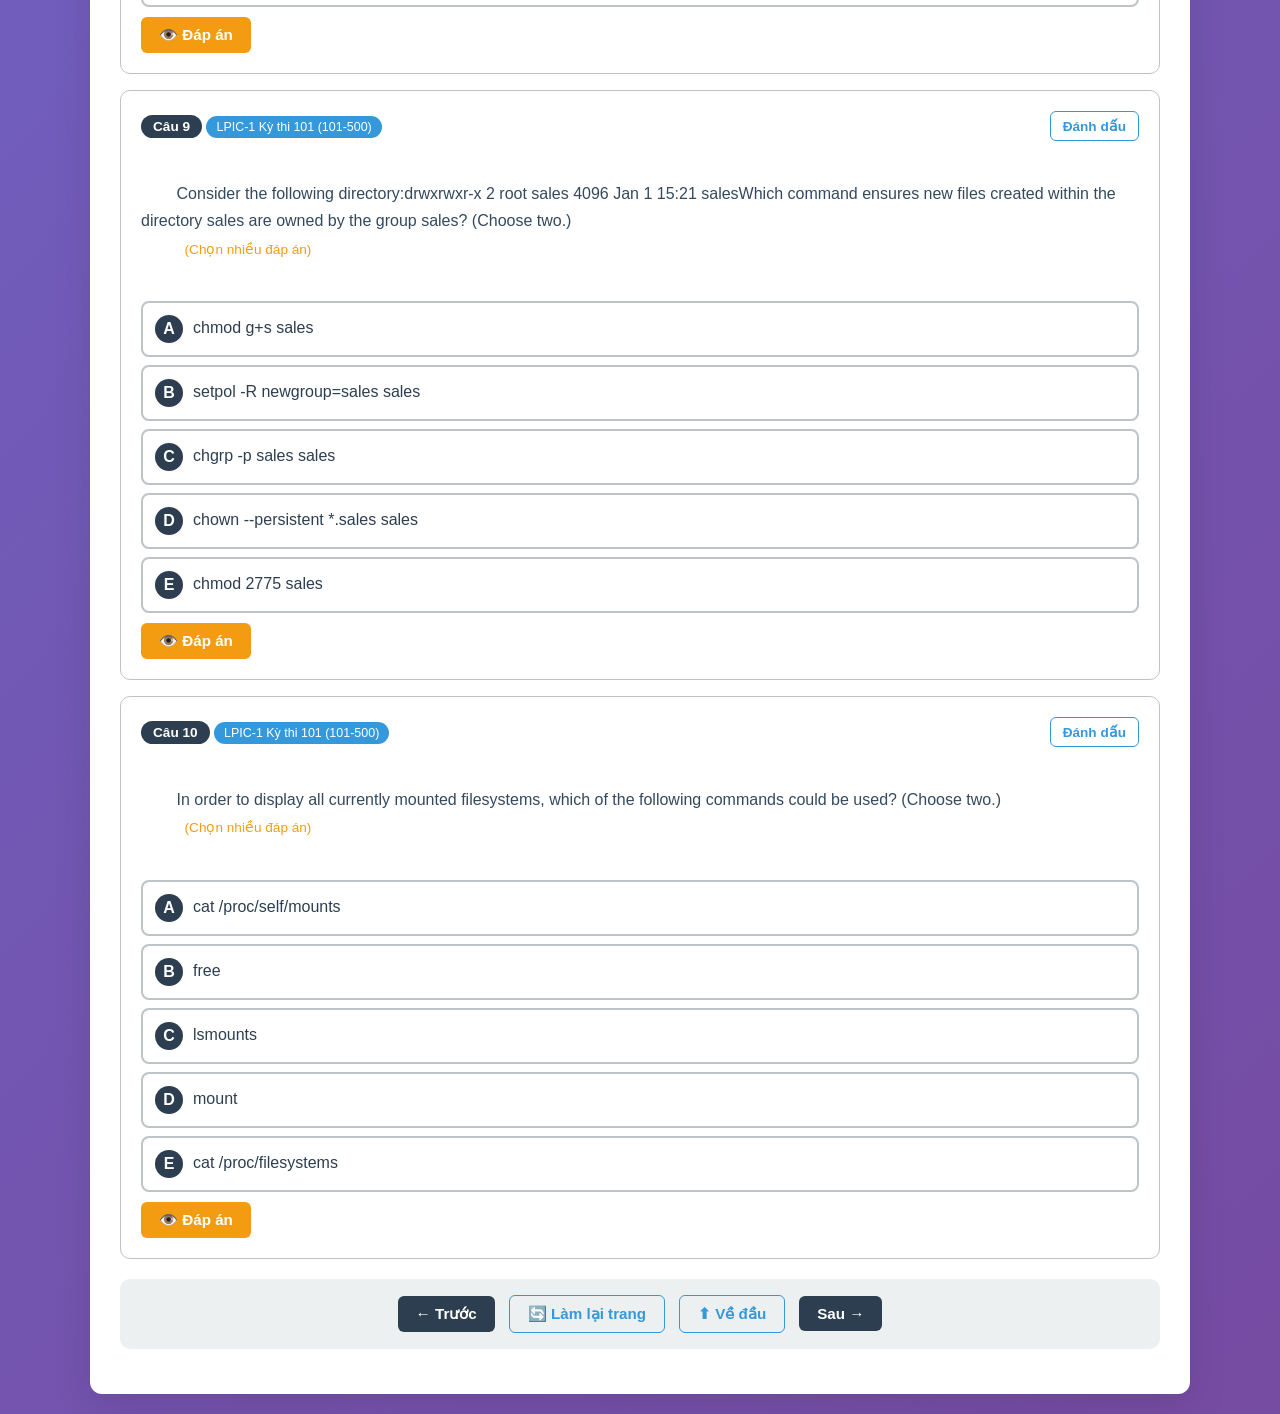
==== commit 5cc30560: "Migrate JNCIA to LPIC-1 study hub with 240 questions, offline explanations, fill-blank support, and " ====
--- a/index.html
+++ b/index.html
@@ -3,10 +3,10 @@
 <head>
 <meta charset="UTF-8">
 <meta name="viewport" content="width=device-width, initial-scale=1.0, viewport-fit=cover">
-<title>JNCIA Study Hub - Học ôn JNCIA-Junos</title>
+<title>LPIC-1 Study Hub - Học ôn thi LPIC-1</title>
 
 <!-- SEO -->
-<meta name="description" content="Ứng dụng học ôn thi JNCIA-Junos với 107 câu hỏi chuẩn xác. Luyện tập, thi thử và theo dõi tiến độ học tập.">
+<meta name="description" content="Ứng dụng học ôn thi LPIC-1 (101-500 & 102-500) với 208 câu hỏi chuẩn xác. Luyện tập, thi thử và theo dõi tiến độ học tập.">
 
 <!-- PWA Manifest -->
 <link rel="manifest" href="/manifest.json">
@@ -15,7 +15,7 @@
 <!-- iOS PWA Support -->
 <meta name="apple-mobile-web-app-capable" content="yes">
 <meta name="apple-mobile-web-app-status-bar-style" content="black-translucent">
-<meta name="apple-mobile-web-app-title" content="JNCIA">
+<meta name="apple-mobile-web-app-title" content="LPIC-1">
 <link rel="apple-touch-icon" href="/icons/icon-152.png">
 <link rel="apple-touch-icon" sizes="180x180" href="/icons/icon-192.png">
 <link rel="apple-touch-startup-image" href="/icons/icon-512.png">
@@ -29,8 +29,8 @@
 <body>
 <div class="container">
 <header>
-  <h1>🎓 JNCIA Study Hub</h1>
-  <h2>Ứng dụng học ôn thi JNCIA-Junos — 107 câu hỏi chuẩn xác</h2>
+  <h1>🐧 LPIC-1 Study Hub</h1>
+  <h2>Học ôn thi LPIC-1 (101-500 &amp; 102-500) — 240 câu hỏi chuẩn xác</h2>
   <div style="position:absolute; top:20px; left:30px; display:flex; gap:10px;">
     <button class="lang-btn active" onclick="openSettings()" style="background:rgba(255,255,255,0.15); color:white; border:1px solid rgba(255,255,255,0.3); font-size:16px; padding: 4px 10px;" title="Cài đặt AI">⚙️</button>
   </div>
@@ -87,7 +87,7 @@
   <!-- QUIZ PANE -->
   <div id="quiz" class="pane">
     <div id="quizSetup">
-      <h3 style="margin-bottom:14px">📝 Thi thử JNCIA</h3>
+      <h3 style="margin-bottom:14px">📝 Thi thử LPIC-1</h3>
       <div class="controls">
         <div>
           <label>Chủ đề: </label>
@@ -97,7 +97,7 @@
           <label>Số câu: </label>
           <select id="quizCount">
             <option>5</option><option selected>10</option><option>20</option>
-            <option>50</option><option value="107">Tất cả (107)</option>
+            <option>50</option><option value="240">Tất cả (240)</option>
           </select>
         </div>
         <div style="display:flex;align-items:center;gap:8px;">
@@ -120,7 +120,7 @@
 
   <!-- TOPICS PANE -->
   <div id="topics" class="pane">
-    <h3 style="margin-bottom:14px">📚 Các chủ đề JNCIA-Junos</h3>
+    <h3 style="margin-bottom:14px">📚 Các chủ đề LPIC-1</h3>
     <div id="topicsGrid" class="topics-grid"></div>
   </div>
 
@@ -184,8 +184,8 @@
   </div>
 </div>
 
-<script src="questions.js"></script>
-<script src="app.js"></script>
+<script src="questions.js?v=4"></script>
+<script src="app.js?v=4"></script>
 <script>
 // Debug: Check if QUESTIONS and TOPICS loaded correctly
 document.addEventListener('DOMContentLoaded', function() {
--- a/styles.css
+++ b/styles.css
@@ -73,11 +73,16 @@
 .opt.correct .opt-letter{background:var(--ok)}
 .opt.wrong .opt-letter{background:var(--bad)}
 .opt.selected .opt-letter{background:var(--sec)}
+.fill-blank-container{margin-bottom:12px}
+.fill-blank-input{width:100%;padding:12px 16px;font-size:1em;font-family:inherit;border:2px solid var(--border);border-radius:8px;outline:none;transition:border-color .15s,background-color .15s;box-sizing:border-box}
+.fill-blank-input:focus{border-color:var(--sec)}
+.fill-blank-input.correct{border-color:var(--ok);background-color:#eafaf1}
+.fill-blank-input.wrong{border-color:var(--bad);background-color:#fdedec}
 .answer-section{background:#f8f9fa;padding:16px;border-radius:8px;margin-top:12px;
   border-left:4px solid var(--info);display:none}
   .answer-section.show{display:block; animation:fadeIn .3s}
   .correct-ans{font-weight:700;color:var(--ok);margin-bottom:10px;font-size:.95em}
-  .explanation{margin-top:8px;line-height:1.7;}
+  .explanation{margin-top:8px;line-height:1.7;white-space:pre-wrap;}
   .explanation strong{color:var(--pri)}
   .explanation.vi{color:#555;font-style:italic;background:#fff;padding:10px;
     border-radius:6px;margin-top:8px;border-left:3px solid var(--sec)}
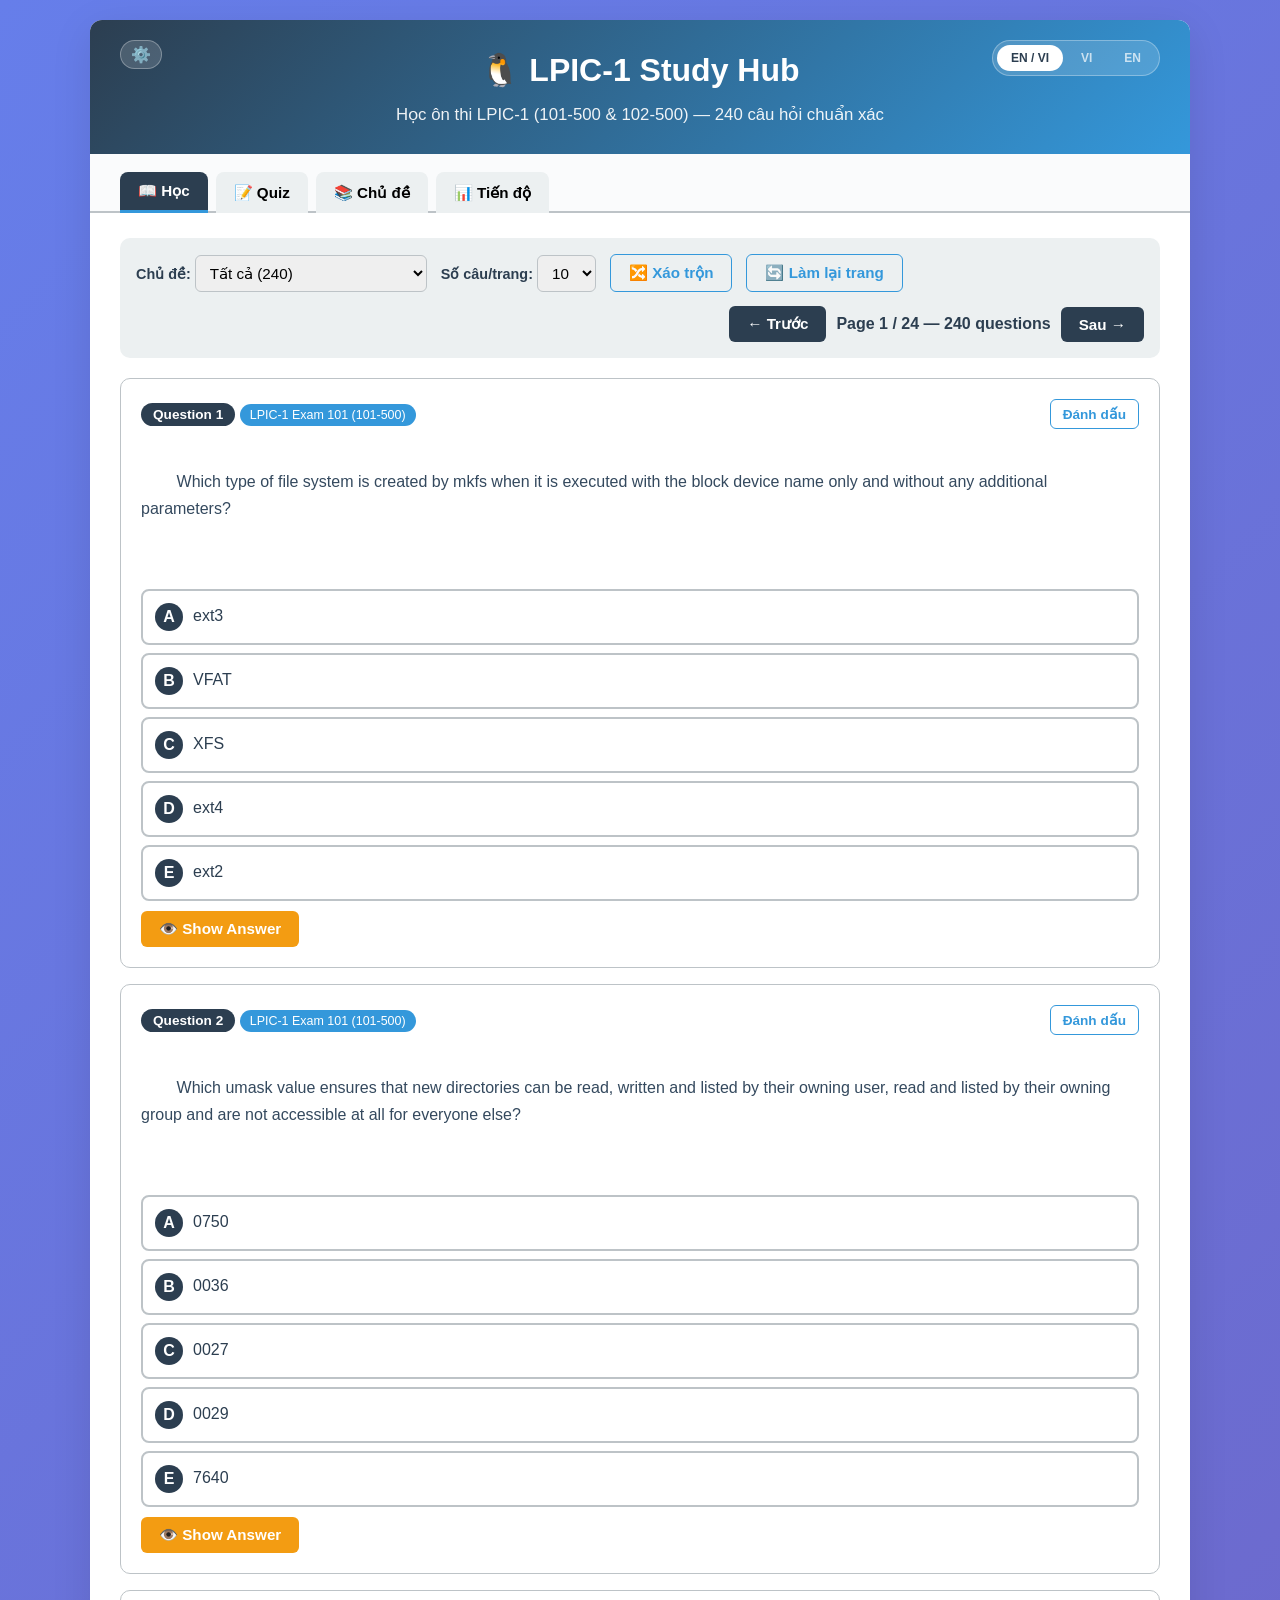
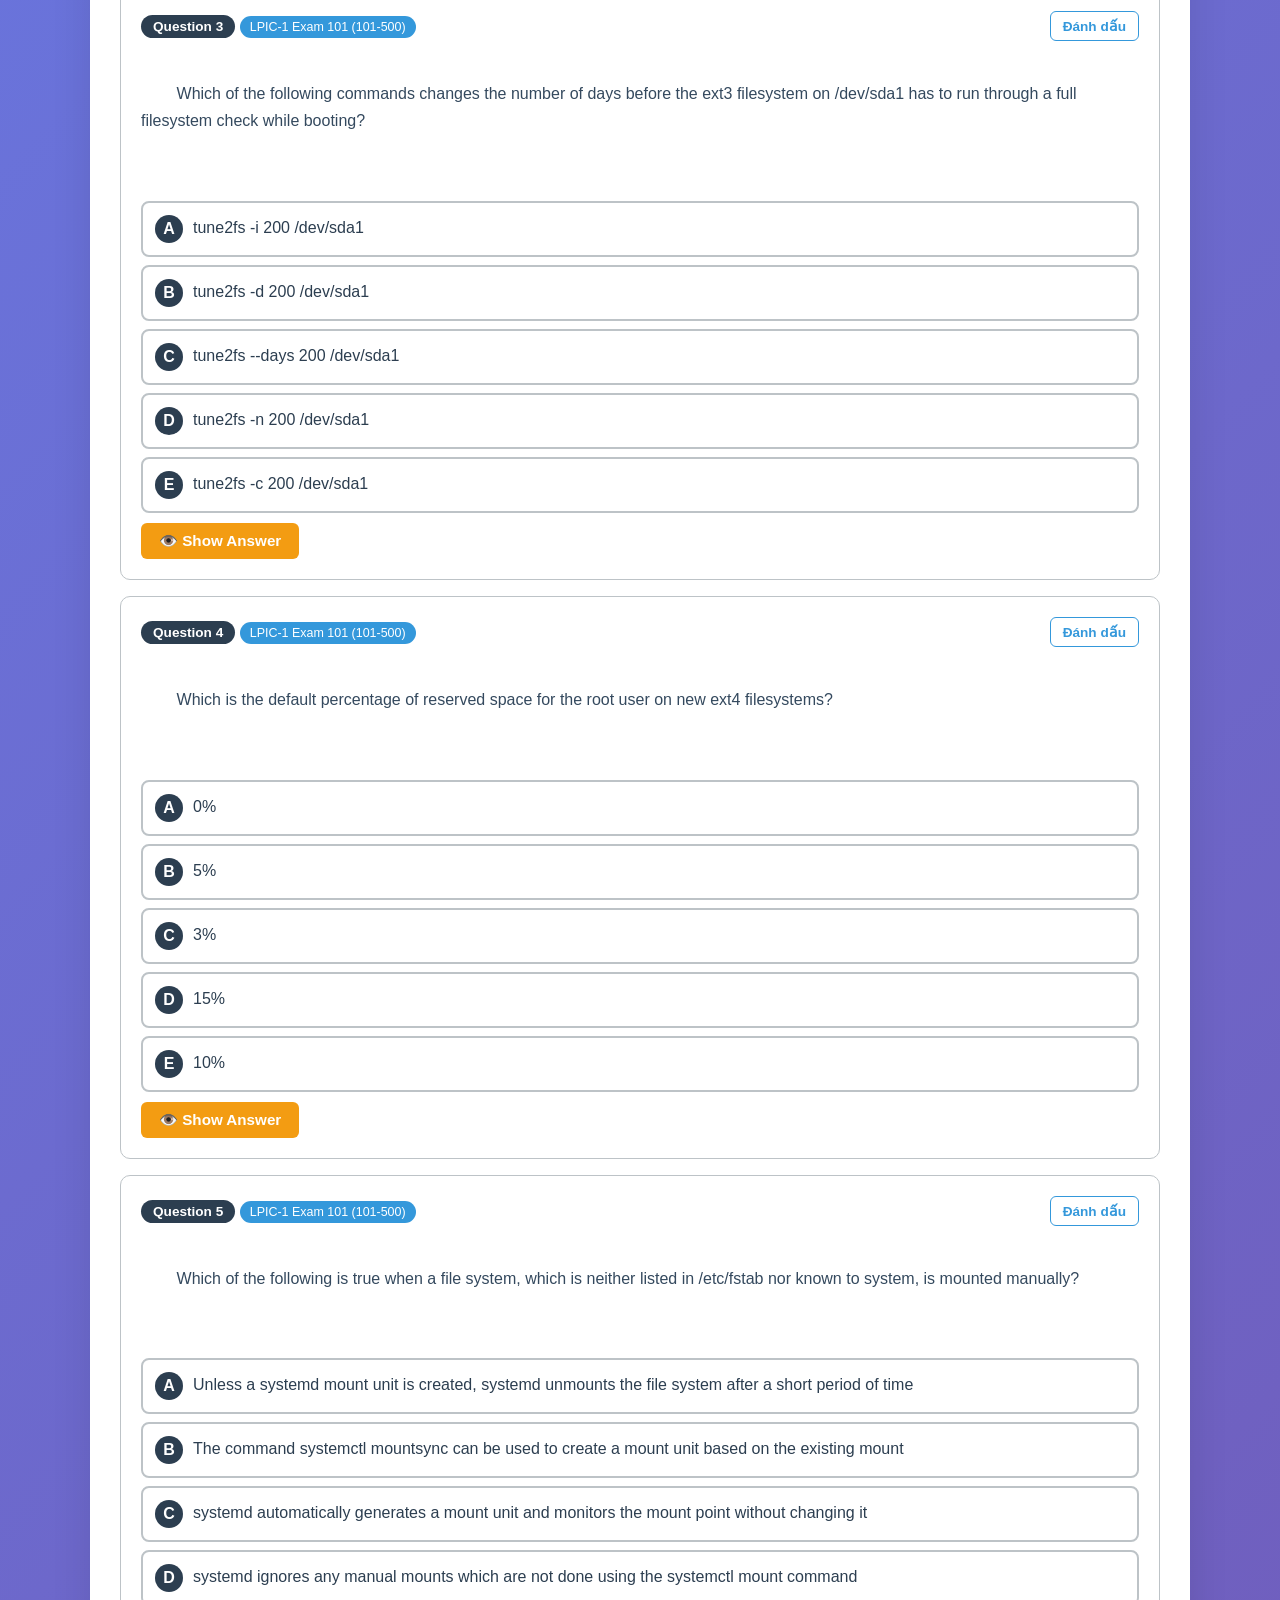
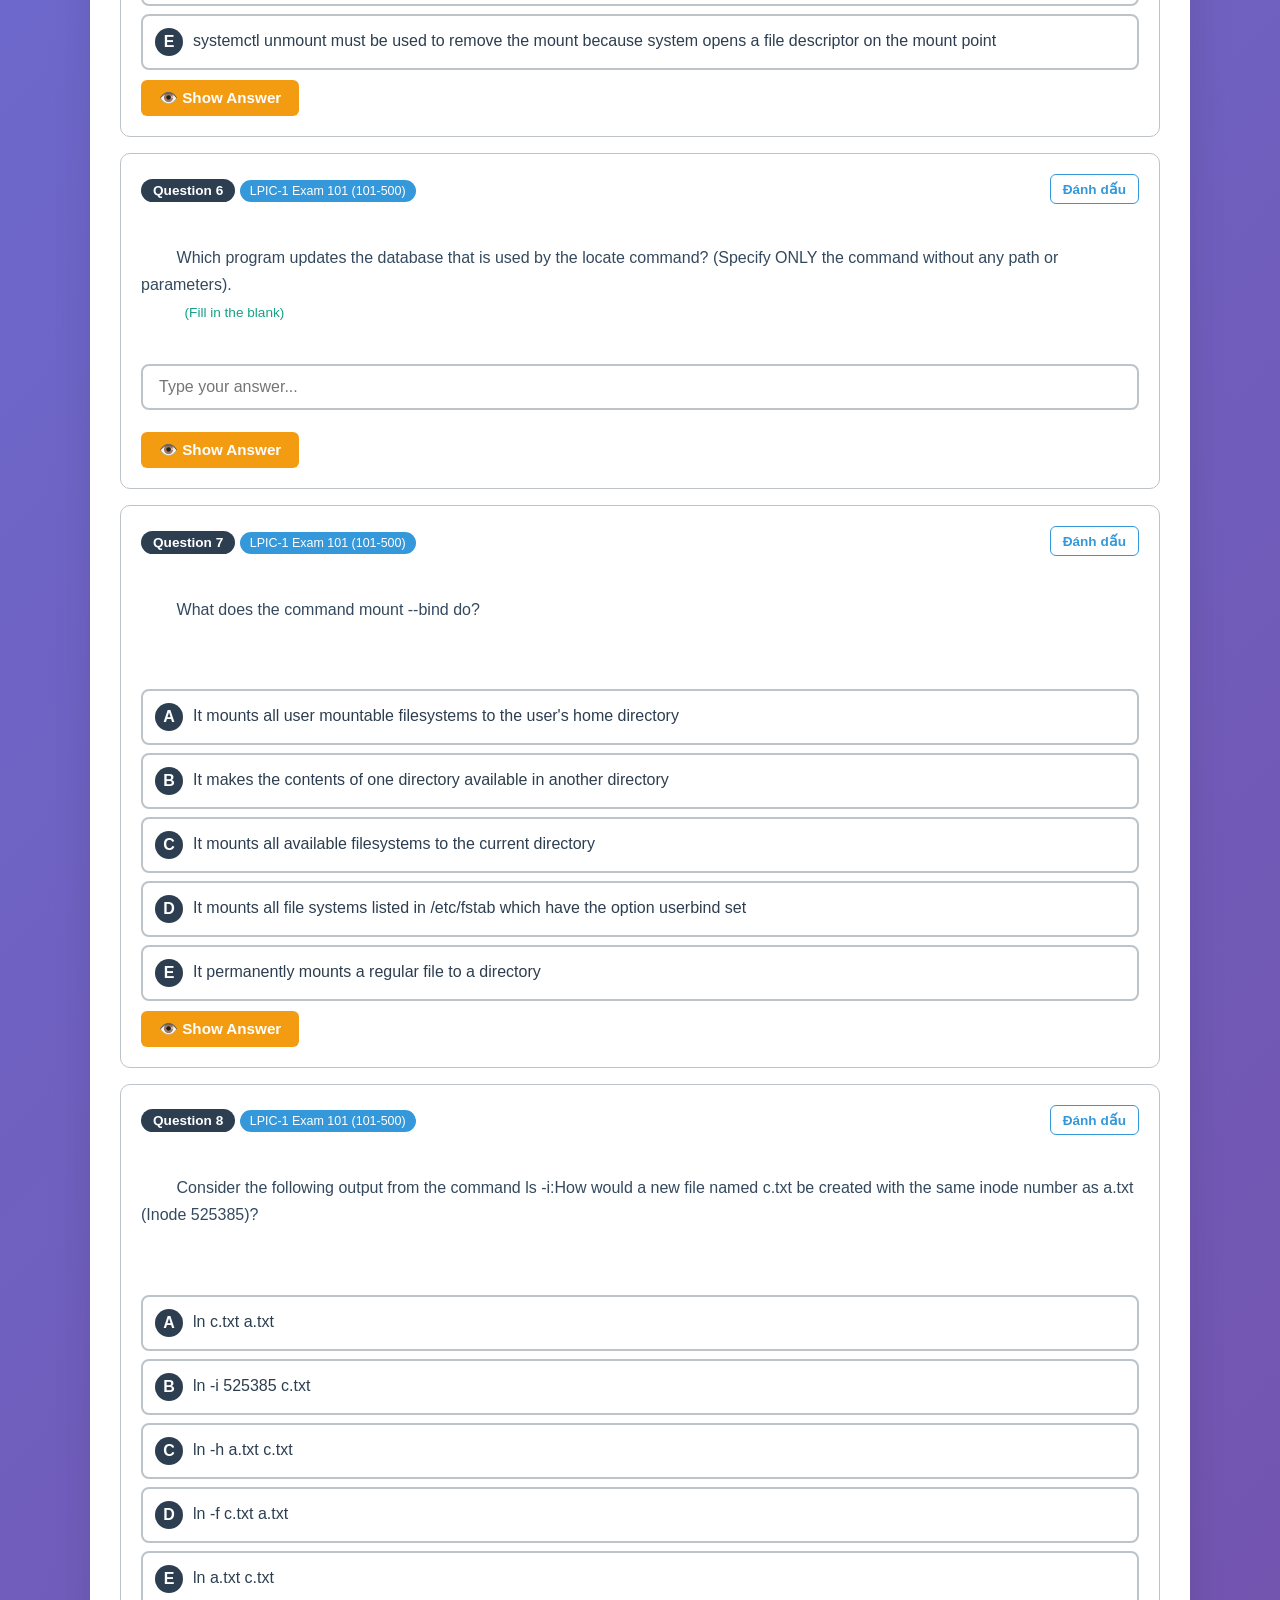
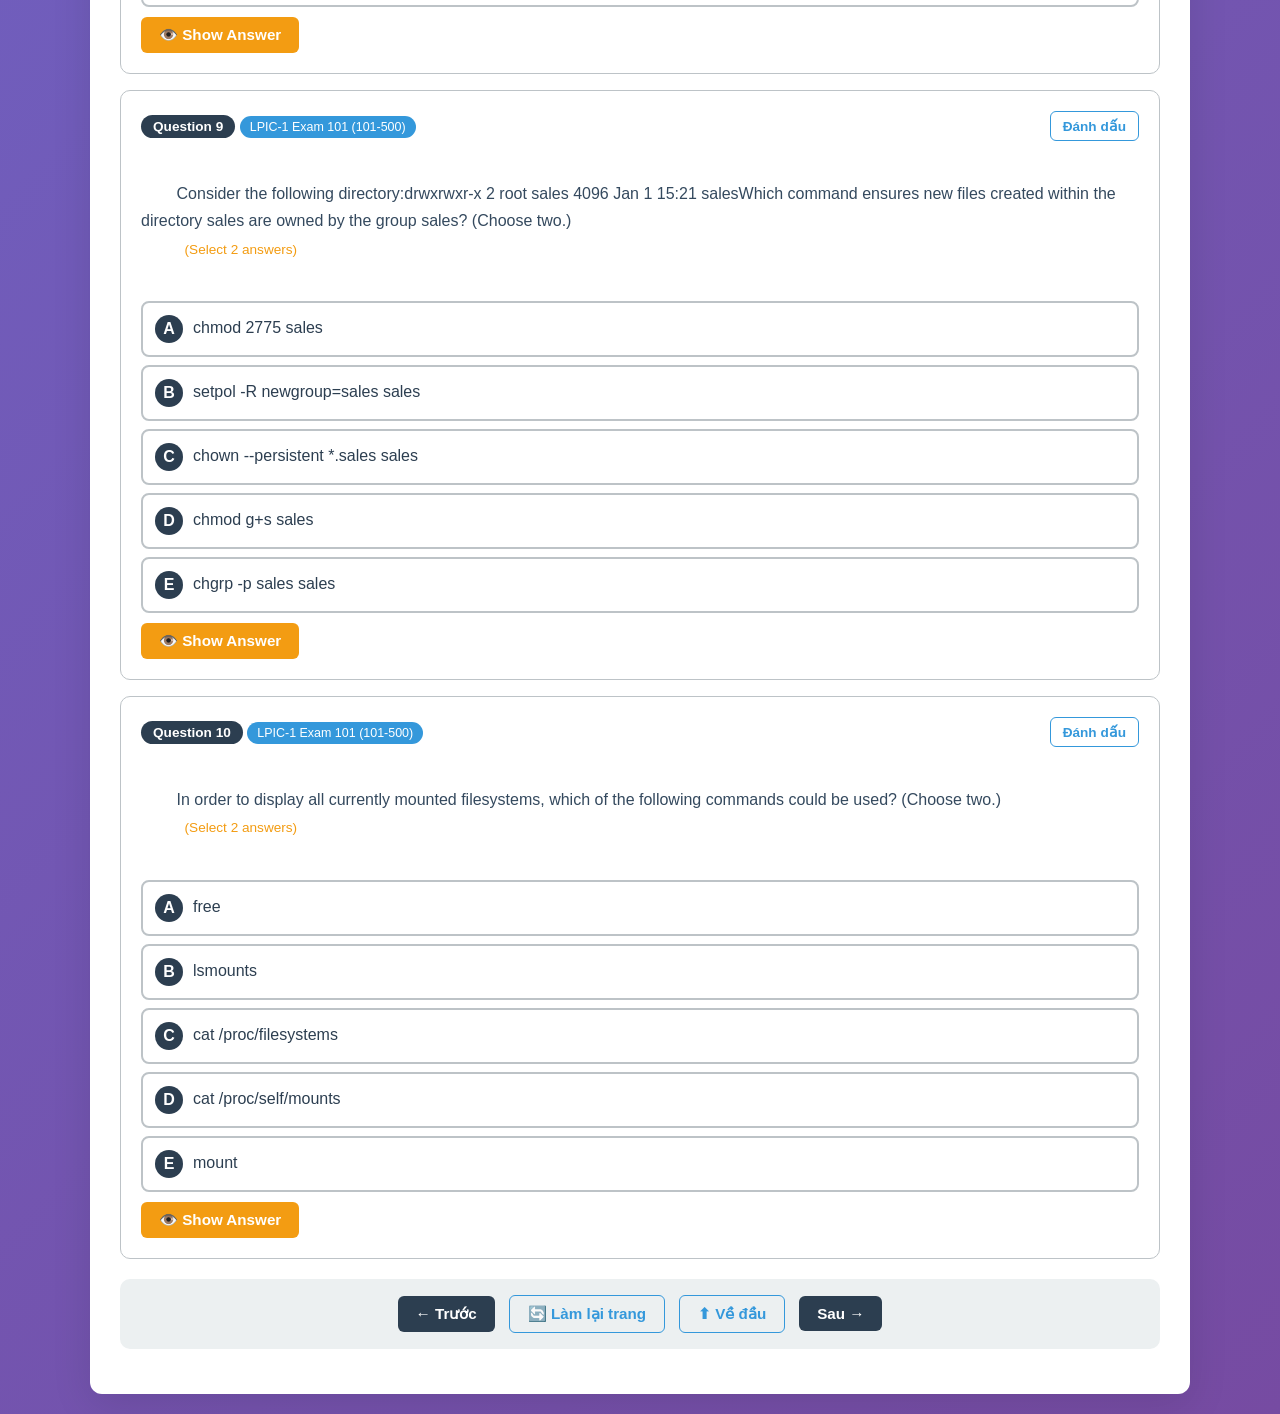
==== commit 9b36ca3c: "feat: add Vietnamese translation for questions/options on answer reveal and implement option shuffli" ====
--- a/index.html
+++ b/index.html
@@ -177,15 +177,17 @@
       <label>Độ cao hộp thoại AI (px)</label>
       <input type="number" id="aiChatHeight" placeholder="600" min="300" max="900" value="600">
     </div>
+    <div id="aiTestResult" style="margin-top: 12px; font-size: 0.85em; max-height: 150px; overflow-y: auto; display: none; padding: 10px; border-radius: 6px; white-space: pre-wrap; word-break: break-all; border: 1px solid var(--border);"></div>
     <div class="modal-actions">
+      <button class="btn btn-warn" id="aiTestBtn" onclick="testAIConnection()">Kiểm tra kết nối</button>
       <button class="btn btn-ghost" onclick="closeSettings()">Hủy</button>
       <button class="btn btn-pri" onclick="saveSettings()">Lưu cài đặt</button>
     </div>
   </div>
 </div>
 
-<script src="questions.js?v=4"></script>
-<script src="app.js?v=4"></script>
+<script src="questions.js?v=6"></script>
+<script src="app.js?v=9"></script>
 <script>
 // Debug: Check if QUESTIONS and TOPICS loaded correctly
 document.addEventListener('DOMContentLoaded', function() {
--- a/styles.css
+++ b/styles.css
@@ -86,6 +86,28 @@
   .explanation strong{color:var(--pri)}
   .explanation.vi{color:#555;font-style:italic;background:#fff;padding:10px;
     border-radius:6px;margin-top:8px;border-left:3px solid var(--sec)}
+  .vi-explanation{margin-top:10px;line-height:1.7;background:#fff;padding:14px;
+    border-radius:8px;border-left:4px solid #3498db;color:#34495e;white-space:pre-wrap;
+    font-size:0.95em;}
+  .vi-label{font-weight:700;color:#2980b9;margin-bottom:6px;font-size:0.88em;
+    letter-spacing:0.5px;text-transform:uppercase;}
+
+  /* Vietnamese translation block */
+  .vi-translation-block{background:#fffde7;border:1px solid #f9ca24;border-radius:10px;
+    padding:14px 16px;margin:10px 0;border-left:4px solid #f9ca24;}
+  .vi-block-header{font-weight:700;color:#b7791f;font-size:0.9em;margin-bottom:10px;
+    letter-spacing:0.3px;display:flex;align-items:center;gap:6px;}
+  .vi-question-text{font-size:0.97em;color:#4a4a4a;line-height:1.65;margin-bottom:10px;
+    font-style:italic;padding:8px 12px;background:rgba(255,255,255,0.7);
+    border-radius:6px;border-left:3px solid #f9ca24;}
+  .vi-opts-list{display:grid;gap:5px;margin-top:6px;}
+  .vi-opt{display:flex;align-items:flex-start;gap:8px;padding:7px 10px;border-radius:7px;
+    background:#fff;border:1px solid #e8e8e8;font-size:0.9em;color:#555;}
+  .vi-opt-correct{background:#eafaf1;border-color:#27ae60;color:#1a6b3c;font-weight:600;}
+  .vi-opt-letter{width:22px;height:22px;border-radius:50%;background:#b7791f;color:#fff;
+    text-align:center;line-height:22px;font-size:0.78em;font-weight:700;flex-shrink:0;}
+  .vi-opt-correct .vi-opt-letter{background:#27ae60;}
+  .vi-correct-mark{color:#27ae60;font-weight:700;margin-left:4px;}
   .ai-wrapper{margin-top:12px;}
 .progress-bar{background:var(--bg);height:14px;border-radius:7px;overflow:hidden;
   margin-top:4px}
